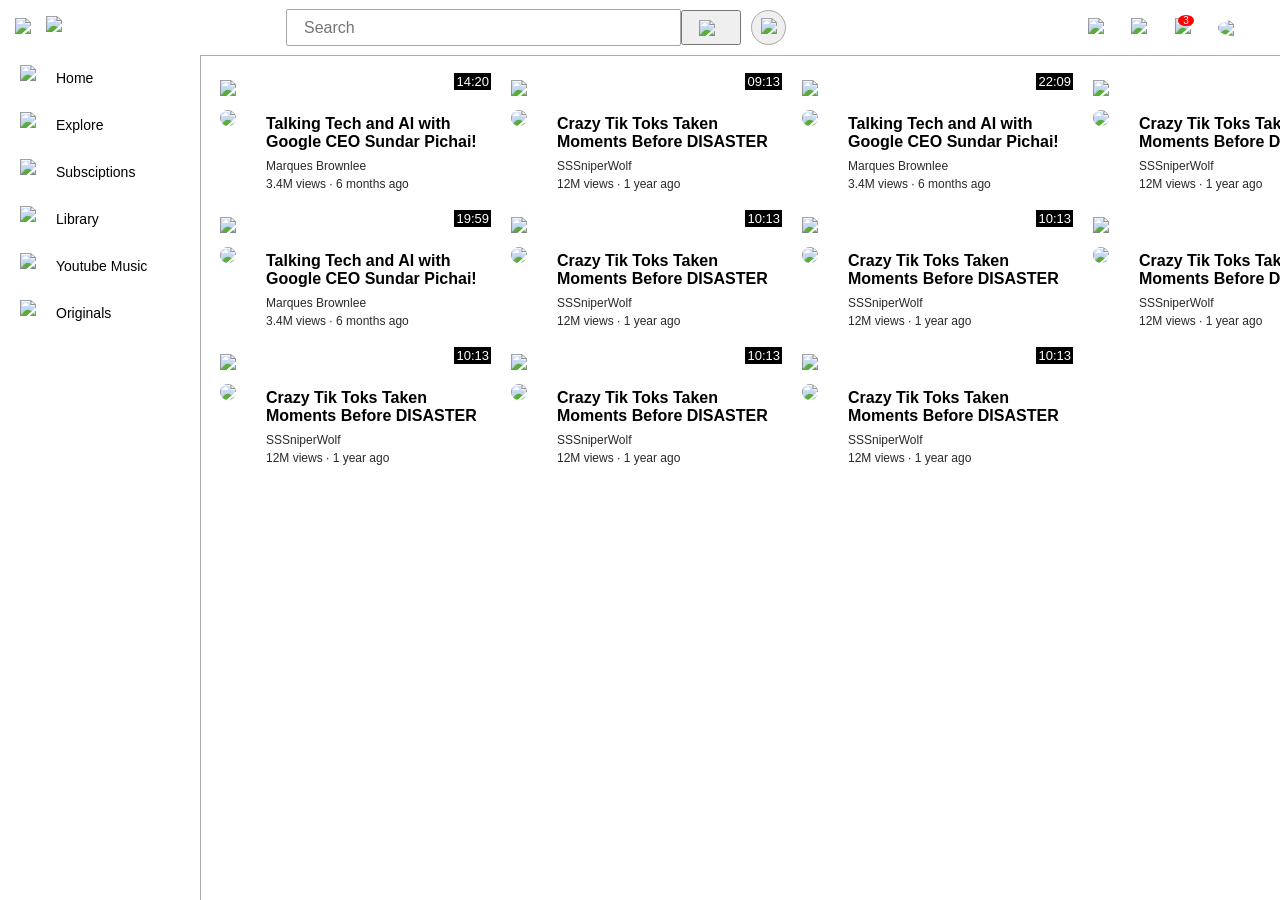
==== index.html @ b911b23f "Rename youtube1.html to index.html" ====
<!DOCTYPE html>
<html>
    <head>
        <title>
            Hello
        </title>
        <link rel="stylesheet" href="video.css">
        <link rel="stylesheet" href="header.css">
        <link rel="stylesheet" href="general.css">
        <link rel="stylesheet" href="sidebar.css">
        <style>
        </style>
    </head>
    <body>
        <div class="header">
            <div class="left">
                <div class="menubar"><img class="menu" src="icons/hamburger-menu.svg"></div>
                <img class="logo" src="icons/youtube-logo.svg">
            </div>
            <div class="middle">
                <input class="s" type="text" placeholder="Search">
                <button class="search">
                    <img class="search-img" src="icons/search.svg" >
                    <div class="tool-tip">Search</div>
                </button>
                <button class="voice-search">
                    <img class="voice-search-img" src="icons/voice-search-icon.svg">
                    <div class="tool-tip">Search with your voice</div>
                </button>
            </div>
            <div class="right">
                <div class="upload-div">
                    <img class="icon" src="icons/upload.svg">
                    <div class="tool-tip">Upload</div>
                </div>
                <div class="you">
                    <img class="icon" src="icons/youtube-apps (1).svg">
                    <div class="tool-tip">Youtube apps</div>
                </div>
                <div class="note">
                    <img class="icon" src="icons/notifications (1).svg">
                    <div class="num">3</div>
                    <div class="tool-tip">Notifications</div>
                </div>
                <img class="icon-pro" src="icons/Spoorthi.jpg">
            </div>
        </div>
        <div class="sidebar">
            <div>
                <div class="side-items">
                    <img class="home" style="display: flex;" src="icons/home.svg">Home
                </div>
                <div class="side-items">
                    <img class="explore" style="display: flex;" src="icons/explore.svg">Explore
                </div>
                <div class="side-items">
                    <img class="subsciptions" style="display: flex;" src="icons/subscriptions.svg">Subsciptions
                </div>
                <div class="side-items">
                    <img class="library" style="display: flex;" src="icons/library.svg">Library
                </div>
                <div class="side-items">
                    <img class="music" style="display: flex;" src="icons/youtube-music.svg">Youtube Music
                </div>
                <div class="side-items">
                    <img class="originals" style="display: flex;" src="icons/originals.svg">Originals
                </div>
            </div>
        </div>
        <div class="grid">
            <div class="box">
                <div class="thumb">
                    <img class="i" src="images/thumbnail-1.webp">
                    <div class="time">14:20</div>
                </div>
                <div class="pro-text">
                    <div class="profile">
                        <img class="pro" src="profiles/channel-1.jpeg">
                    </div>
                    <div class="text">
                        <p class="p1">
                            Talking Tech and AI with Google CEO Sundar Pichai!
                        </p>
                        <p class="p2">
                            Marques Brownlee
                        </p>    
                        <p class="p3">
                            3.4M views · 6 months ago
                        </p>
                    </div>
                </div>
            </div>
        <div class="box">
            <div class="thumb">
                <img class="i" src="images/thumbnail-3.webp">
                <div class="time">09:13</div>
            </div>
            <div class="pro-text">
                <div class="profile">
                    <img class="pro" src="profiles/channel-3.jpeg">
                </div>
                <div class="text">
                    <p class="p1">
                        Crazy Tik Toks Taken Moments Before DISASTER
                    </p>
                    <p class="p2">
                        SSSniperWolf
                    </p>    
                    <p class="p3">
                        12M views · 1 year ago
                    </p>
                </div>
            </div>
        </div>
        <div class="box">
            <div class="thumb">
                <img class="i" src="images/thumbnail-4.webp">
                <div class="time">22:09</div>
            </div>
            <div class="pro-text">
                <div class="profile">
                    <img class="pro" src="profiles/channel-4.jpeg">
                </div>
                <div class="text">
                    <p class="p1">
                        Talking Tech and AI with Google CEO Sundar Pichai!
                    </p>
                    <p class="p2">
                        Marques Brownlee
                    </p>    
                    <p class="p3">
                        3.4M views · 6 months ago
                    </p>
                </div>
            </div>
        </div>
        <div class="box">
            <div class="thumb">
                <img class="i" src="images/thumbnail-5.webp">
                <div class="time">11:17</div>
            </div>
            <div class="pro-text">
                <div class="profile">
                    <img class="pro" src="profiles/channel-5.jpeg">
                </div>
                <div class="text">
                    <p class="p1">
                        Crazy Tik Toks Taken Moments Before DISASTER
                    </p>
                    <p class="p2">
                        SSSniperWolf
                    </p>    
                    <p class="p3">
                        12M views · 1 year ago
                    </p>
                </div>
            </div>
        </div>
        <div class="box">
            <div class="thumb">
                <img class="i" src="images/thumbnail-6.webp">
                <div class="time">19:59</div>
            </div>
            <div class="pro-text">
                <div class="profile">
                    <img class="pro" src="profiles/channel-6.jpeg">
                </div>
                <div class="text">
                    <p class="p1">
                        Talking Tech and AI with Google CEO Sundar Pichai!
                    </p>
                    <p class="p2">
                        Marques Brownlee
                    </p>    
                    <p class="p3">
                        3.4M views · 6 months ago
                    </p>
                </div>
            </div>
        </div>
        <div class="box">
            <div class="thumb">
                <img class="i" src="images/thumbnail-7.webp">
                <div class="time">10:13</div>
            </div>
            <div class="pro-text">
                <div class="profile">
                    <img class="pro" src="profiles/channel-7.jpeg">
                </div>
                <div class="text">
                    <p class="p1">
                        Crazy Tik Toks Taken Moments Before DISASTER
                    </p>
                    <p class="p2">
                        SSSniperWolf
                    </p>    
                    <p class="p3">
                        12M views · 1 year ago
                    </p>
                </div>
            </div>
        </div>
        <div class="box">
            <div class="thumb">
                <img class="i" src="images/thumbnail-8.webp">
                <div class="time">10:13</div>
            </div>
            <div class="pro-text">
                <div class="profile">
                    <img class="pro" src="profiles/channel-8.jpeg">
                </div>
                <div class="text">
                    <p class="p1">
                        Crazy Tik Toks Taken Moments Before DISASTER
                    </p>
                    <p class="p2">
                        SSSniperWolf
                    </p>    
                    <p class="p3">
                        12M views · 1 year ago
                    </p>
                </div>
            </div>
        </div>
        <div class="box">
            <div class="thumb">
                <img class="i" src="images/thumbnail-9.webp">
                <div class="time">10:13</div>
            </div>
            <div class="pro-text">
                <div class="profile">
                    <img class="pro" src="profiles/channel-9.jpeg">
                </div>
                <div class="text">
                    <p class="p1">
                        Crazy Tik Toks Taken Moments Before DISASTER
                    </p>
                    <p class="p2">
                        SSSniperWolf
                    </p>    
                    <p class="p3">
                        12M views · 1 year ago
                    </p>
                </div>
            </div>
        </div>
        <div class="box">
            <div class="thumb">
                <img class="i" src="images/thumbnail-10.webp">
                <div class="time">10:13</div>
            </div>
            <div class="pro-text">
                <div class="profile">
                    <img class="pro" src="profiles/channel-10.jpeg">
                </div>
                <div class="text">
                    <p class="p1">
                        Crazy Tik Toks Taken Moments Before DISASTER
                    </p>
                    <p class="p2">
                        SSSniperWolf
                    </p>    
                    <p class="p3">
                        12M views · 1 year ago
                    </p>
                </div>
            </div>
        </div>
        <div class="box">
            <div class="thumb">
                <img class="i" src="images/thumbnail-11.webp">
                <div class="time">10:13</div>
            </div>
            <div class="pro-text">
                <div class="profile">
                    <img class="pro" src="profiles/channel-11.jpeg">
                </div>
                <div class="text">
                    <p class="p1">
                        Crazy Tik Toks Taken Moments Before DISASTER
                    </p>
                    <p class="p2">
                        SSSniperWolf
                    </p>    
                    <p class="p3">
                        12M views · 1 year ago
                    </p>
                </div>
            </div>
        </div>
        <div class="box">
            <div class="thumb">
                <img class="i" src="images/thumbnail-12.webp">
                <div class="time">10:13</div>
            </div>
            <div class="pro-text">
                <div class="profile">
                    <img class="pro" src="profiles/channel-7.jpeg">
                </div>
                <div class="text">
                    <p class="p1">
                        Crazy Tik Toks Taken Moments Before DISASTER
                    </p>
                    <p class="p2">
                        SSSniperWolf
                    </p>    
                    <p class="p3">
                        12M views · 1 year ago
                    </p>
                </div>
            </div>
        </div>
        </div>
    </body>
</html>
---- video.css ----
body{
    font-family: Roboto, Arial;
   }
            .i{
                width:100%;
            }
            .p1{
                width:230px;
                font-weight: bold;
                font-size: 16px;
                margin-top: 5px;
                margin-bottom: 0px;
            }
            .p2{
                width:300px;
                margin-top: -15px;
                color:rgb(42, 41, 41);
                font-size: 12px;
                margin-top:8px;
                margin-bottom: 4px;
            }
            .p3{
                width:300px;
                margin-top: -15px;
                color:rgb(42, 41, 41);
                font-size: 12px;
                margin-top:0px;
                margin-bottom: 6px;
            }
            .box{
                width:100%;
            }
            .text{
                display: inline-block;
                width:230px;
            }
            .pro{
                width: 100%;
                border-radius: 40px;
            }
            .thumb{
                margin-bottom: 10px;
                position: relative;
            }
            .pro-text{
                display:grid;
                grid-template-columns: 36px 1fr;
                column-gap: 10px;
            }
            .grid{
                display:grid;
                grid-template-columns:1fr 1fr 1fr 1fr;
                row-gap: 20px;
                column-gap: 15px;
            }
            .time{
                background-color: black;
                color: white;
                position:absolute;
                right:5px;
                bottom: 10px;
                font-family: Roboto,Arial;
                font-size: 13px;
                padding: 1px 2px;
            }
            @media(max-width:800px){
                .grid{
                    grid-template-columns: 1fr 1fr;
                }
            }
            @media(max-width:801px)and(min-width:999px){
                .grid{
                    grid-template-columns: 1fr 1fr 1fr;
                }
            }
            
            @media(min-width:1000px){
                .grid{
                    grid-template-columns: 1fr 1fr 1fr 1fr;
                }
            }
---- header.css ----
.header{
        display: flex;
        height: 55px;
        justify-content: space-between;
        position: fixed;
        right:0px;
        left:0px;
        top:0px;
        background-color: white;
        border-bottom-width:1px;
        border-bottom-style: solid;
        border-bottom-color: rgb(173, 171, 171);
        z-index: 1;
    }
    .left{
        display: flex;
        align-items: center;
    }
    .menu{
        height: 24px;
        margin:0px 15px;
    }
    .logo{
        height: 24px;
    }
    .middle{
        flex:1;
        margin-left: 50px;
        margin-right: 100px;
        max-width: 500px;
        display: flex;
        align-items: center;
    }
    .s{
    border-radius: 2px;
    width:0px;
    height: 33px;
    font-size: 16px;
    text-indent: 15px;
    color: rgb(171, 165, 165);
    border: solid 1px rgb(171, 165, 165);
    display: block;
    font-family:"Roboto", Arial;
    flex:1;
    box-shadow:insset 1px 2px 3px rgba(0,0,0,0.0.5);
    }
    .search{
        width: 60px;
        height: 35px;
        justify-content: center;
        align-items: center;
        display: flex;
    }
    .search-img{
        width: 24px;
        color: rgb(171, 165, 165);
    }
    .voice-search{
        width: 35px;
        height: 35px;
        margin-left: 10px;
        color: rgb(171, 165, 165);
        border:solid 1px rgb(171, 165, 165);
        border-radius: 50%;
        justify-content: center;
        align-items: center;
        display: flex;
    }
    .voice-search-img{
        height: 20px;
    }
    .right{
        width:220px;
        display: flex;
        align-items: center;
        justify-content: space-evenly;
        flex-shrink: 0;
    }
    .icon{
        height: 24px;
    }
    .icon-pro{
        width: 34px;
        border-radius: 50%;
    }
    .note{
        position:relative;
    }
    .num{
        position:absolute;
        color: white;
        background-color:red;
        padding: 0px 5px;
        border-radius: 50%;
        top:-3px;
        right: -3px;
        font-size: 10px;
    }
    .search,
    .voice-search,
    .upload-div,
    .note,
    .you{
        cursor: pointer;
        position: relative;
    }
    .search .tool-tip,
    .voice-search .tool-tip,
    .upload-div .tool-tip,
    .note .tool-tip,
    .you .tool-tip{
        position: absolute;
        bottom: -28px;
        background-color: gray;
        color: white;
        padding:2px 4px;
        border-radius: 2px;
        font-size: 12px;
        opacity: 0;
        pointer-events: none;
        white-space: nowrap;
        transition:opacity 0.15s;
    }
    .search:hover .tool-tip,
    .voice-search:hover .tool-tip,
    .upload-div:hover .tool-tip,
    .note:hover .tool-tip,
    .you:hover .tool-tip{
        opacity: 1;
    }
---- general.css ----
body{
    margin: 0px;
    padding-top:80px;
    padding-left:220px;
}
.p{
    margin-top: 0px;
}
---- sidebar.css ----
.sidebar{
    position: fixed;
    left:0;
    color:black;
    top:55px;
    bottom:0;
    width:200px;
    z-index: 1;
    background-color: white;
    border-right-width:1px;
    border-right-style: solid ;
    border-right-color: rgb(173, 171, 171);
}
.side-items{
    height: 45px;
    margin-bottom: 2px;
    display: flex;
    align-items: center;
    gap:20px;
    padding-left: 20px;
    font-size: 14px;
}
.side-items:hover{
    background-color: rgb(219, 215, 215);
}
.side-items img{
    height:25px;
}
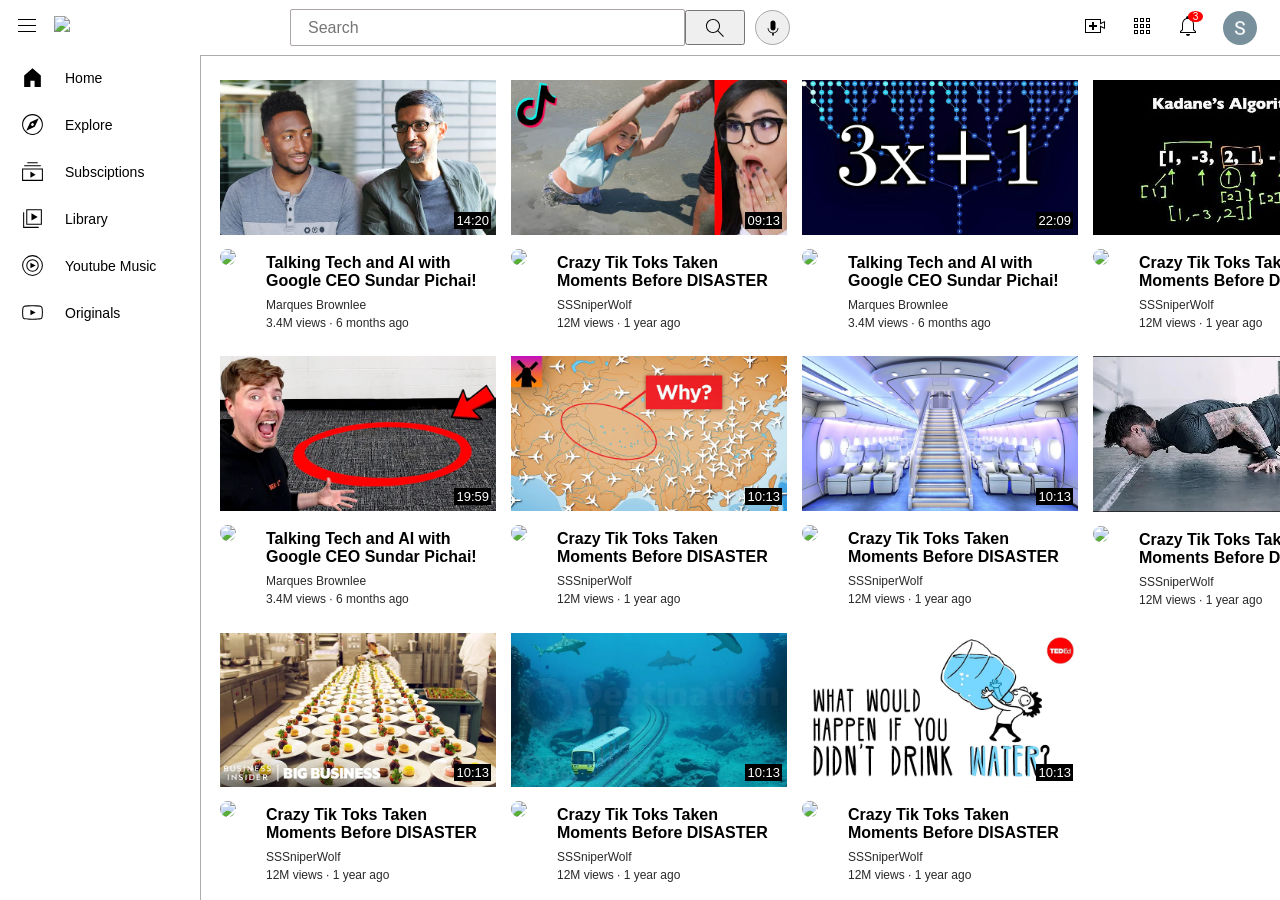
==== commit 8e2bce86: "Fix HTML structure and update image paths" ====
--- a/index.html
+++ b/index.html
@@ -14,68 +14,68 @@
     <body>
         <div class="header">
             <div class="left">
-                <div class="menubar"><img class="menu" src="icons/hamburger-menu.svg"></div>
+                <div class="menubar"><img class="menu" src="hamburger-menu.svg"></div>
                 <img class="logo" src="icons/youtube-logo.svg">
             </div>
             <div class="middle">
                 <input class="s" type="text" placeholder="Search">
                 <button class="search">
-                    <img class="search-img" src="icons/search.svg" >
+                    <img class="search-img" src="search.svg" >
                     <div class="tool-tip">Search</div>
                 </button>
                 <button class="voice-search">
-                    <img class="voice-search-img" src="icons/voice-search-icon.svg">
+                    <img class="voice-search-img" src="voice-search-icon.svg">
                     <div class="tool-tip">Search with your voice</div>
                 </button>
             </div>
             <div class="right">
                 <div class="upload-div">
-                    <img class="icon" src="icons/upload.svg">
+                    <img class="icon" src="upload.svg">
                     <div class="tool-tip">Upload</div>
                 </div>
                 <div class="you">
-                    <img class="icon" src="icons/youtube-apps (1).svg">
+                    <img class="icon" src="youtube-apps (1).svg">
                     <div class="tool-tip">Youtube apps</div>
                 </div>
                 <div class="note">
-                    <img class="icon" src="icons/notifications (1).svg">
+                    <img class="icon" src="notifications (1).svg">
                     <div class="num">3</div>
                     <div class="tool-tip">Notifications</div>
                 </div>
-                <img class="icon-pro" src="icons/Spoorthi.jpg">
+                <img class="icon-pro" src="Spoorthi.jpg">
             </div>
         </div>
         <div class="sidebar">
             <div>
                 <div class="side-items">
-                    <img class="home" style="display: flex;" src="icons/home.svg">Home
-                </div>
-                <div class="side-items">
-                    <img class="explore" style="display: flex;" src="icons/explore.svg">Explore
-                </div>
-                <div class="side-items">
-                    <img class="subsciptions" style="display: flex;" src="icons/subscriptions.svg">Subsciptions
-                </div>
-                <div class="side-items">
-                    <img class="library" style="display: flex;" src="icons/library.svg">Library
-                </div>
-                <div class="side-items">
-                    <img class="music" style="display: flex;" src="icons/youtube-music.svg">Youtube Music
-                </div>
-                <div class="side-items">
-                    <img class="originals" style="display: flex;" src="icons/originals.svg">Originals
+                    <img class="home" style="display: flex;" src="home.svg">Home
+                </div>
+                <div class="side-items">
+                    <img class="explore" style="display: flex;" src="explore.svg">Explore
+                </div>
+                <div class="side-items">
+                    <img class="subsciptions" style="display: flex;" src="subscriptions.svg">Subsciptions
+                </div>
+                <div class="side-items">
+                    <img class="library" style="display: flex;" src="library.svg">Library
+                </div>
+                <div class="side-items">
+                    <img class="music" style="display: flex;" src="youtube-music.svg">Youtube Music
+                </div>
+                <div class="side-items">
+                    <img class="originals" style="display: flex;" src="originals.svg">Originals
                 </div>
             </div>
         </div>
         <div class="grid">
             <div class="box">
                 <div class="thumb">
-                    <img class="i" src="images/thumbnail-1.webp">
+                    <img class="i" src="thumbnail-1.webp">
                     <div class="time">14:20</div>
                 </div>
                 <div class="pro-text">
                     <div class="profile">
-                        <img class="pro" src="profiles/channel-1.jpeg">
+                        <img class="pro" src="channel-1.jpeg">
                     </div>
                     <div class="text">
                         <p class="p1">
@@ -92,34 +92,34 @@
             </div>
         <div class="box">
             <div class="thumb">
-                <img class="i" src="images/thumbnail-3.webp">
+                <img class="i" src="thumbnail-3.webp">
                 <div class="time">09:13</div>
             </div>
             <div class="pro-text">
                 <div class="profile">
-                    <img class="pro" src="profiles/channel-3.jpeg">
-                </div>
-                <div class="text">
-                    <p class="p1">
-                        Crazy Tik Toks Taken Moments Before DISASTER
-                    </p>
-                    <p class="p2">
-                        SSSniperWolf
-                    </p>    
-                    <p class="p3">
-                        12M views · 1 year ago
-                    </p>
-                </div>
-            </div>
-        </div>
-        <div class="box">
-            <div class="thumb">
-                <img class="i" src="images/thumbnail-4.webp">
+                    <img class="pro" src="channel-3.jpeg">
+                </div>
+                <div class="text">
+                    <p class="p1">
+                        Crazy Tik Toks Taken Moments Before DISASTER
+                    </p>
+                    <p class="p2">
+                        SSSniperWolf
+                    </p>    
+                    <p class="p3">
+                        12M views · 1 year ago
+                    </p>
+                </div>
+            </div>
+        </div>
+        <div class="box">
+            <div class="thumb">
+                <img class="i" src="thumbnail-4.webp">
                 <div class="time">22:09</div>
             </div>
             <div class="pro-text">
                 <div class="profile">
-                    <img class="pro" src="profiles/channel-4.jpeg">
+                    <img class="pro" src="channel-4.jpeg">
                 </div>
                 <div class="text">
                     <p class="p1">
@@ -136,34 +136,34 @@
         </div>
         <div class="box">
             <div class="thumb">
-                <img class="i" src="images/thumbnail-5.webp">
+                <img class="i" src="thumbnail-5.webp">
                 <div class="time">11:17</div>
             </div>
             <div class="pro-text">
                 <div class="profile">
-                    <img class="pro" src="profiles/channel-5.jpeg">
-                </div>
-                <div class="text">
-                    <p class="p1">
-                        Crazy Tik Toks Taken Moments Before DISASTER
-                    </p>
-                    <p class="p2">
-                        SSSniperWolf
-                    </p>    
-                    <p class="p3">
-                        12M views · 1 year ago
-                    </p>
-                </div>
-            </div>
-        </div>
-        <div class="box">
-            <div class="thumb">
-                <img class="i" src="images/thumbnail-6.webp">
+                    <img class="pro" src="channel-5.jpeg">
+                </div>
+                <div class="text">
+                    <p class="p1">
+                        Crazy Tik Toks Taken Moments Before DISASTER
+                    </p>
+                    <p class="p2">
+                        SSSniperWolf
+                    </p>    
+                    <p class="p3">
+                        12M views · 1 year ago
+                    </p>
+                </div>
+            </div>
+        </div>
+        <div class="box">
+            <div class="thumb">
+                <img class="i" src="thumbnail-6.webp">
                 <div class="time">19:59</div>
             </div>
             <div class="pro-text">
                 <div class="profile">
-                    <img class="pro" src="profiles/channel-6.jpeg">
+                    <img class="pro" src="channel-6.jpeg">
                 </div>
                 <div class="text">
                     <p class="p1">
@@ -180,122 +180,122 @@
         </div>
         <div class="box">
             <div class="thumb">
-                <img class="i" src="images/thumbnail-7.webp">
-                <div class="time">10:13</div>
-            </div>
-            <div class="pro-text">
-                <div class="profile">
-                    <img class="pro" src="profiles/channel-7.jpeg">
-                </div>
-                <div class="text">
-                    <p class="p1">
-                        Crazy Tik Toks Taken Moments Before DISASTER
-                    </p>
-                    <p class="p2">
-                        SSSniperWolf
-                    </p>    
-                    <p class="p3">
-                        12M views · 1 year ago
-                    </p>
-                </div>
-            </div>
-        </div>
-        <div class="box">
-            <div class="thumb">
-                <img class="i" src="images/thumbnail-8.webp">
-                <div class="time">10:13</div>
-            </div>
-            <div class="pro-text">
-                <div class="profile">
-                    <img class="pro" src="profiles/channel-8.jpeg">
-                </div>
-                <div class="text">
-                    <p class="p1">
-                        Crazy Tik Toks Taken Moments Before DISASTER
-                    </p>
-                    <p class="p2">
-                        SSSniperWolf
-                    </p>    
-                    <p class="p3">
-                        12M views · 1 year ago
-                    </p>
-                </div>
-            </div>
-        </div>
-        <div class="box">
-            <div class="thumb">
-                <img class="i" src="images/thumbnail-9.webp">
-                <div class="time">10:13</div>
-            </div>
-            <div class="pro-text">
-                <div class="profile">
-                    <img class="pro" src="profiles/channel-9.jpeg">
-                </div>
-                <div class="text">
-                    <p class="p1">
-                        Crazy Tik Toks Taken Moments Before DISASTER
-                    </p>
-                    <p class="p2">
-                        SSSniperWolf
-                    </p>    
-                    <p class="p3">
-                        12M views · 1 year ago
-                    </p>
-                </div>
-            </div>
-        </div>
-        <div class="box">
-            <div class="thumb">
-                <img class="i" src="images/thumbnail-10.webp">
-                <div class="time">10:13</div>
-            </div>
-            <div class="pro-text">
-                <div class="profile">
-                    <img class="pro" src="profiles/channel-10.jpeg">
-                </div>
-                <div class="text">
-                    <p class="p1">
-                        Crazy Tik Toks Taken Moments Before DISASTER
-                    </p>
-                    <p class="p2">
-                        SSSniperWolf
-                    </p>    
-                    <p class="p3">
-                        12M views · 1 year ago
-                    </p>
-                </div>
-            </div>
-        </div>
-        <div class="box">
-            <div class="thumb">
-                <img class="i" src="images/thumbnail-11.webp">
-                <div class="time">10:13</div>
-            </div>
-            <div class="pro-text">
-                <div class="profile">
-                    <img class="pro" src="profiles/channel-11.jpeg">
-                </div>
-                <div class="text">
-                    <p class="p1">
-                        Crazy Tik Toks Taken Moments Before DISASTER
-                    </p>
-                    <p class="p2">
-                        SSSniperWolf
-                    </p>    
-                    <p class="p3">
-                        12M views · 1 year ago
-                    </p>
-                </div>
-            </div>
-        </div>
-        <div class="box">
-            <div class="thumb">
-                <img class="i" src="images/thumbnail-12.webp">
-                <div class="time">10:13</div>
-            </div>
-            <div class="pro-text">
-                <div class="profile">
-                    <img class="pro" src="profiles/channel-7.jpeg">
+                <img class="i" src="thumbnail-7.webp">
+                <div class="time">10:13</div>
+            </div>
+            <div class="pro-text">
+                <div class="profile">
+                    <img class="pro" src="channel-7.jpeg">
+                </div>
+                <div class="text">
+                    <p class="p1">
+                        Crazy Tik Toks Taken Moments Before DISASTER
+                    </p>
+                    <p class="p2">
+                        SSSniperWolf
+                    </p>    
+                    <p class="p3">
+                        12M views · 1 year ago
+                    </p>
+                </div>
+            </div>
+        </div>
+        <div class="box">
+            <div class="thumb">
+                <img class="i" src="thumbnail-8.webp">
+                <div class="time">10:13</div>
+            </div>
+            <div class="pro-text">
+                <div class="profile">
+                    <img class="pro" src="channel-8.jpeg">
+                </div>
+                <div class="text">
+                    <p class="p1">
+                        Crazy Tik Toks Taken Moments Before DISASTER
+                    </p>
+                    <p class="p2">
+                        SSSniperWolf
+                    </p>    
+                    <p class="p3">
+                        12M views · 1 year ago
+                    </p>
+                </div>
+            </div>
+        </div>
+        <div class="box">
+            <div class="thumb">
+                <img class="i" src="thumbnail-9.webp">
+                <div class="time">10:13</div>
+            </div>
+            <div class="pro-text">
+                <div class="profile">
+                    <img class="pro" src="channel-9.jpeg">
+                </div>
+                <div class="text">
+                    <p class="p1">
+                        Crazy Tik Toks Taken Moments Before DISASTER
+                    </p>
+                    <p class="p2">
+                        SSSniperWolf
+                    </p>    
+                    <p class="p3">
+                        12M views · 1 year ago
+                    </p>
+                </div>
+            </div>
+        </div>
+        <div class="box">
+            <div class="thumb">
+                <img class="i" src="thumbnail-10.webp">
+                <div class="time">10:13</div>
+            </div>
+            <div class="pro-text">
+                <div class="profile">
+                    <img class="pro" src="channel-10.jpeg">
+                </div>
+                <div class="text">
+                    <p class="p1">
+                        Crazy Tik Toks Taken Moments Before DISASTER
+                    </p>
+                    <p class="p2">
+                        SSSniperWolf
+                    </p>    
+                    <p class="p3">
+                        12M views · 1 year ago
+                    </p>
+                </div>
+            </div>
+        </div>
+        <div class="box">
+            <div class="thumb">
+                <img class="i" src="thumbnail-11.webp">
+                <div class="time">10:13</div>
+            </div>
+            <div class="pro-text">
+                <div class="profile">
+                    <img class="pro" src="channel-11.jpeg">
+                </div>
+                <div class="text">
+                    <p class="p1">
+                        Crazy Tik Toks Taken Moments Before DISASTER
+                    </p>
+                    <p class="p2">
+                        SSSniperWolf
+                    </p>    
+                    <p class="p3">
+                        12M views · 1 year ago
+                    </p>
+                </div>
+            </div>
+        </div>
+        <div class="box">
+            <div class="thumb">
+                <img class="i" src="thumbnail-12.webp">
+                <div class="time">10:13</div>
+            </div>
+            <div class="pro-text">
+                <div class="profile">
+                    <img class="pro" src="channel-7.jpeg">
                 </div>
                 <div class="text">
                     <p class="p1">
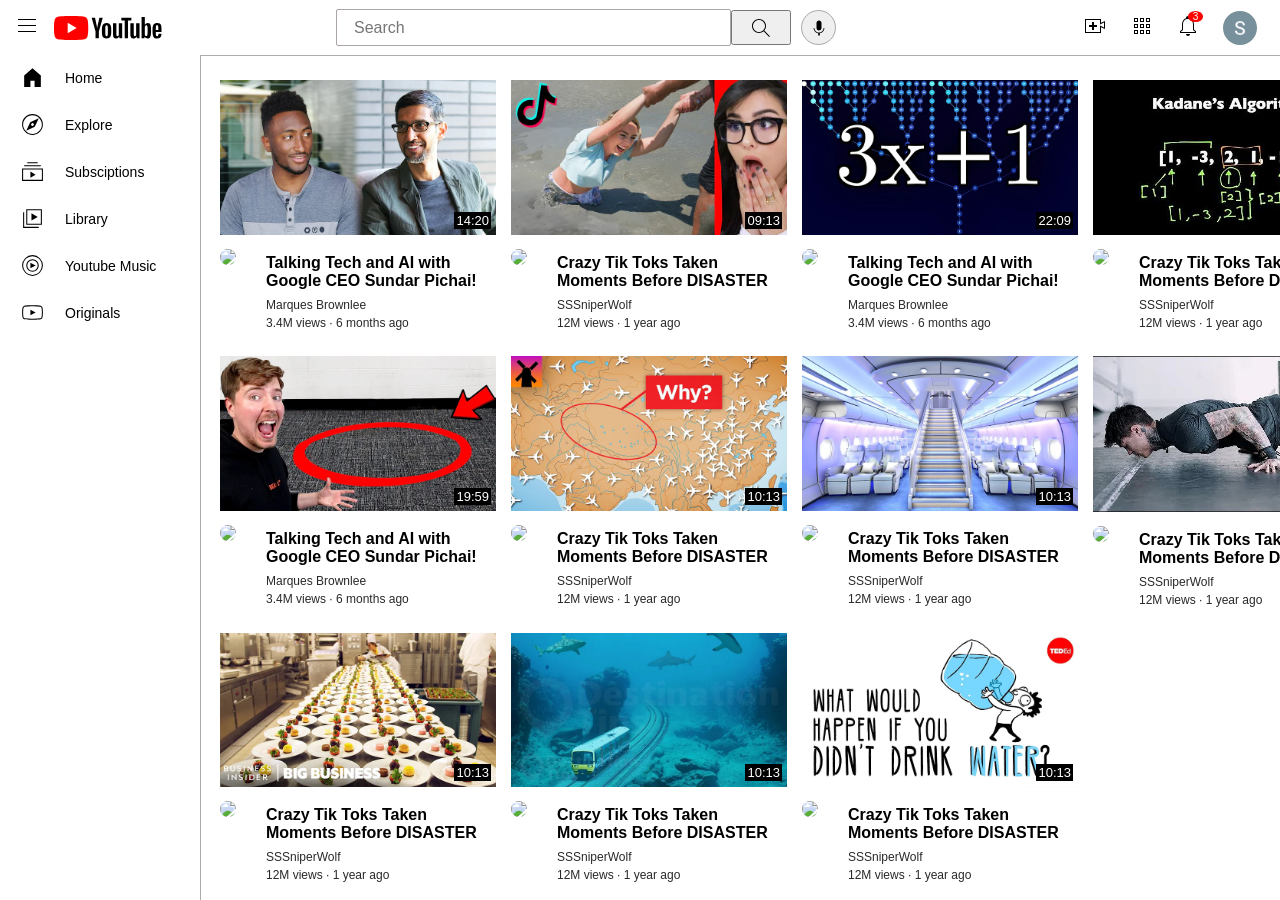
==== commit 437bc765: "Fix HTML formatting and structure" ====
--- a/index.html
+++ b/index.html
@@ -15,7 +15,7 @@
         <div class="header">
             <div class="left">
                 <div class="menubar"><img class="menu" src="hamburger-menu.svg"></div>
-                <img class="logo" src="icons/youtube-logo.svg">
+                <img class="logo" src="youtube-logo.svg">
             </div>
             <div class="middle">
                 <input class="s" type="text" placeholder="Search">
